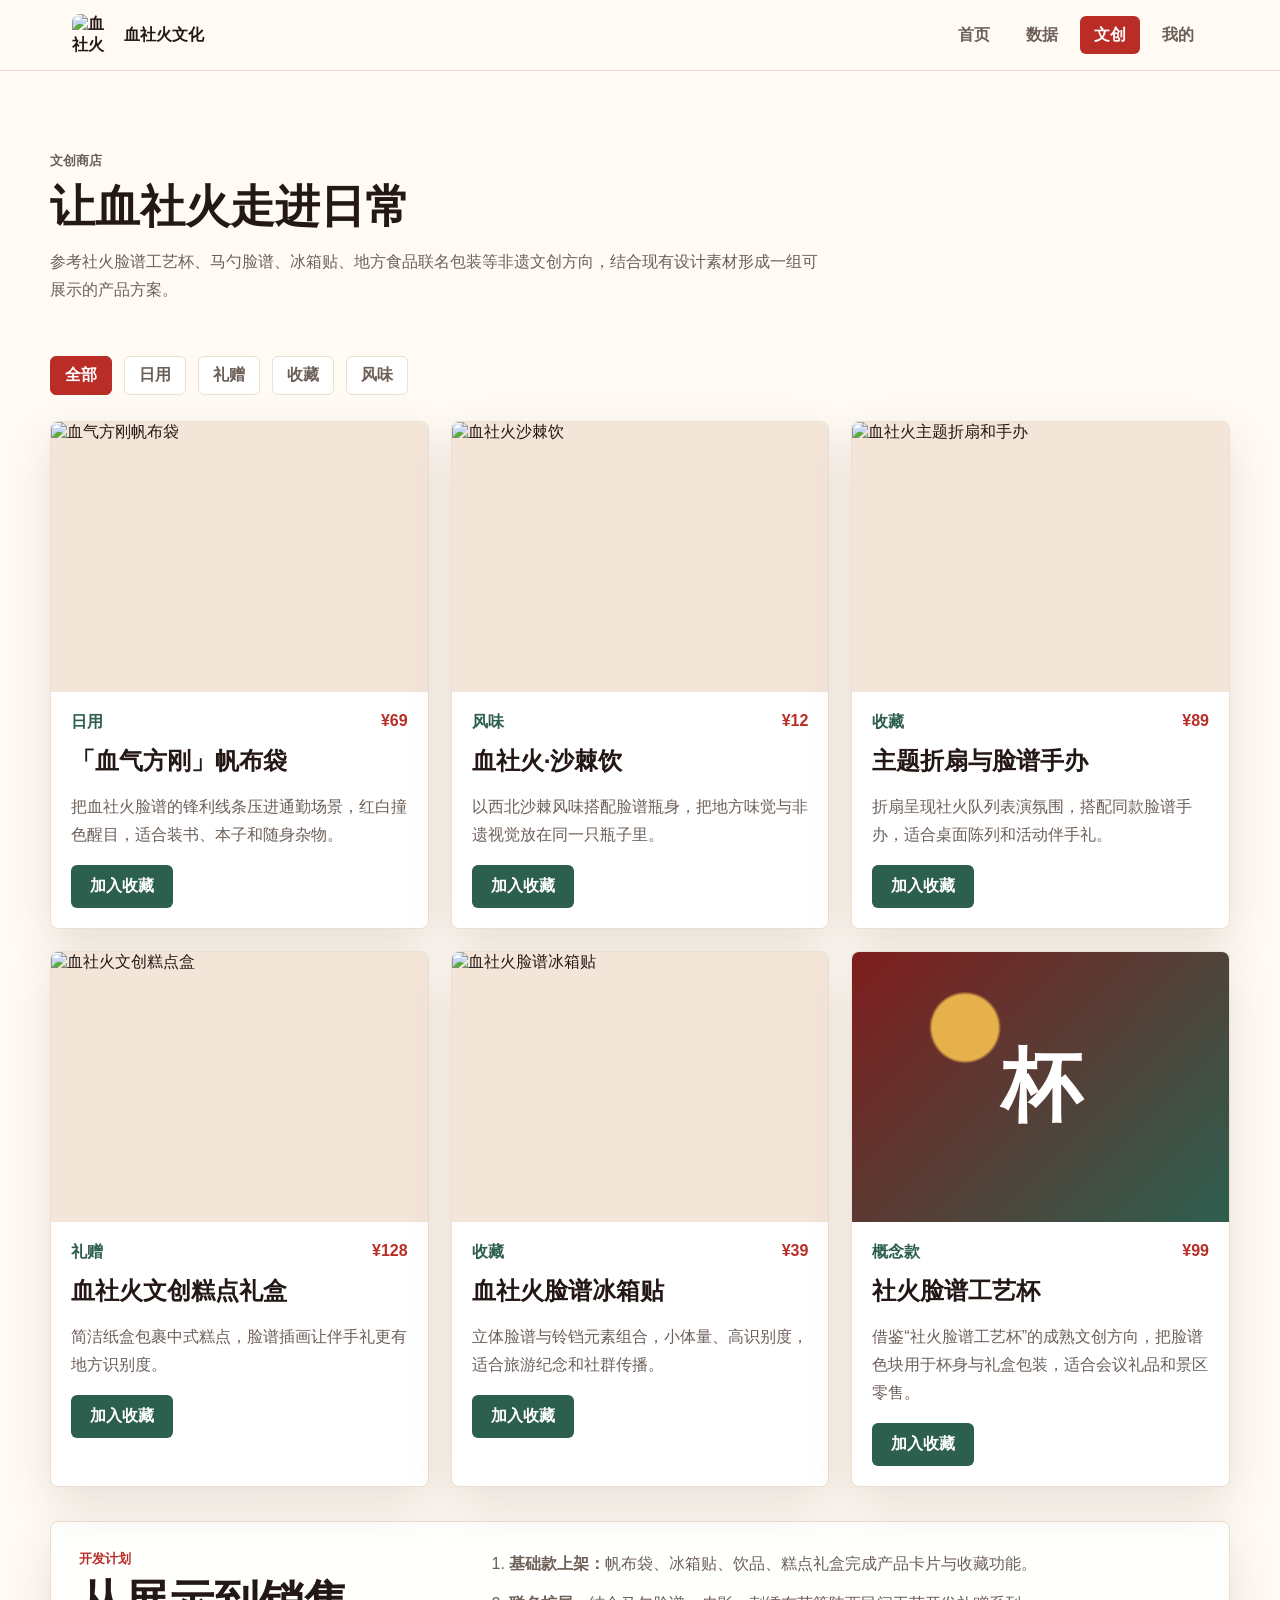
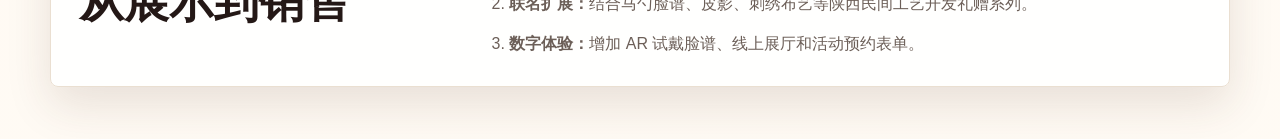
==== culture.html @ 48c6d0a5 "Complete website and add Pages deployment" ====
<!DOCTYPE html>
<html lang="zh-CN">

<head>
    <meta charset="UTF-8">
    <meta name="viewport" content="width=device-width, initial-scale=1.0">
    <title>文创产品 - 血社火文化传承</title>
    <link rel="stylesheet" href="assets/css/style.css">
</head>

<body>
    <nav class="navbar">
        <div class="nav-container">
            <a class="brand" href="index.html">
                <img src="images/logo.png" alt="血社火文化标识">
                <span>血社火文化</span>
            </a>
            <ul class="nav-links">
                <li><a href="index.html">首页</a></li>
                <li><a href="data.html">数据</a></li>
                <li><a href="culture.html" class="active">文创</a></li>
                <li><a href="profile.html">我的</a></li>
            </ul>
        </div>
    </nav>

    <main class="container">
        <header class="page-header compact">
            <p class="eyebrow">文创商店</p>
            <h1>让血社火走进日常</h1>
            <p>参考社火脸谱工艺杯、马勺脸谱、冰箱贴、地方食品联名包装等非遗文创方向，结合现有设计素材形成一组可展示的产品方案。</p>
        </header>

        <section class="toolbar" aria-label="产品筛选">
            <button class="chip active" data-filter="all">全部</button>
            <button class="chip" data-filter="daily">日用</button>
            <button class="chip" data-filter="gift">礼赠</button>
            <button class="chip" data-filter="collectible">收藏</button>
            <button class="chip" data-filter="food">风味</button>
        </section>

        <section class="product-grid" id="product-grid">
            <article class="product-card" data-category="daily">
                <img src="images/文创-帆布袋.png" alt="血气方刚帆布袋">
                <div class="product-info">
                    <div class="product-meta">
                        <span>日用</span>
                        <strong>¥69</strong>
                    </div>
                    <h2>「血气方刚」帆布袋</h2>
                    <p>把血社火脸谱的锋利线条压进通勤场景，红白撞色醒目，适合装书、本子和随身杂物。</p>
                    <button class="btn add-favorite" data-name="「血气方刚」帆布袋">加入收藏</button>
                </div>
            </article>

            <article class="product-card" data-category="food">
                <img src="images/文创-饮料.png" alt="血社火沙棘饮">
                <div class="product-info">
                    <div class="product-meta">
                        <span>风味</span>
                        <strong>¥12</strong>
                    </div>
                    <h2>血社火·沙棘饮</h2>
                    <p>以西北沙棘风味搭配脸谱瓶身，把地方味觉与非遗视觉放在同一只瓶子里。</p>
                    <button class="btn add-favorite" data-name="血社火·沙棘饮">加入收藏</button>
                </div>
            </article>

            <article class="product-card" data-category="collectible">
                <img src="images/文创-扇子.png" alt="血社火主题折扇和手办">
                <div class="product-info">
                    <div class="product-meta">
                        <span>收藏</span>
                        <strong>¥89</strong>
                    </div>
                    <h2>主题折扇与脸谱手办</h2>
                    <p>折扇呈现社火队列表演氛围，搭配同款脸谱手办，适合桌面陈列和活动伴手礼。</p>
                    <button class="btn add-favorite" data-name="主题折扇与脸谱手办">加入收藏</button>
                </div>
            </article>

            <article class="product-card" data-category="gift food">
                <img src="images/文创-盒子.png" alt="血社火文创糕点盒">
                <div class="product-info">
                    <div class="product-meta">
                        <span>礼赠</span>
                        <strong>¥128</strong>
                    </div>
                    <h2>血社火文创糕点礼盒</h2>
                    <p>简洁纸盒包裹中式糕点，脸谱插画让伴手礼更有地方识别度。</p>
                    <button class="btn add-favorite" data-name="血社火文创糕点礼盒">加入收藏</button>
                </div>
            </article>

            <article class="product-card" data-category="collectible gift">
                <img src="images/文创-冰箱贴.png" alt="血社火脸谱冰箱贴">
                <div class="product-info">
                    <div class="product-meta">
                        <span>收藏</span>
                        <strong>¥39</strong>
                    </div>
                    <h2>血社火脸谱冰箱贴</h2>
                    <p>立体脸谱与铃铛元素组合，小体量、高识别度，适合旅游纪念和社群传播。</p>
                    <button class="btn add-favorite" data-name="血社火脸谱冰箱贴">加入收藏</button>
                </div>
            </article>

            <article class="product-card concept" data-category="daily gift">
                <div class="concept-art">杯</div>
                <div class="product-info">
                    <div class="product-meta">
                        <span>概念款</span>
                        <strong>¥99</strong>
                    </div>
                    <h2>社火脸谱工艺杯</h2>
                    <p>借鉴“社火脸谱工艺杯”的成熟文创方向，把脸谱色块用于杯身与礼盒包装，适合会议礼品和景区零售。</p>
                    <button class="btn add-favorite" data-name="社火脸谱工艺杯">加入收藏</button>
                </div>
            </article>
        </section>

        <section class="roadmap">
            <div>
                <p class="eyebrow">开发计划</p>
                <h2>从展示到销售</h2>
            </div>
            <ol>
                <li><strong>基础款上架：</strong>帆布袋、冰箱贴、饮品、糕点礼盒完成产品卡片与收藏功能。</li>
                <li><strong>联名扩展：</strong>结合马勺脸谱、皮影、刺绣布艺等陕西民间工艺开发礼赠系列。</li>
                <li><strong>数字体验：</strong>增加 AR 试戴脸谱、线上展厅和活动预约表单。</li>
            </ol>
        </section>
    </main>

    <div class="toast" id="toast" role="status" aria-live="polite"></div>
    <script src="assets/js/auth.js"></script>
</body>

</html>
---- assets/css/style.css ----
:root {
    --ink: #241816;
    --muted: #6c5f58;
    --paper: #fffaf3;
    --panel: #ffffff;
    --line: #eadfd1;
    --red: #b92d26;
    --red-dark: #7f1d1d;
    --gold: #c99339;
    --green: #2d5f4f;
    --shadow: 0 18px 45px rgba(81, 45, 31, 0.13);
}

* {
    box-sizing: border-box;
}

body {
    margin: 0;
    min-height: 100vh;
    color: var(--ink);
    font-family: "Microsoft YaHei", "PingFang SC", Arial, sans-serif;
    background:
        linear-gradient(rgba(255, 250, 243, 0.92), rgba(255, 250, 243, 0.92)),
        url("../../images/logo.jpg") center 120px / 260px no-repeat fixed;
}

a {
    color: inherit;
    text-decoration: none;
}

img {
    display: block;
    max-width: 100%;
}

.navbar {
    position: sticky;
    top: 0;
    z-index: 10;
    border-bottom: 1px solid rgba(185, 45, 38, 0.16);
    background: rgba(255, 250, 243, 0.9);
    backdrop-filter: blur(14px);
}

.nav-container {
    display: flex;
    align-items: center;
    justify-content: space-between;
    gap: 24px;
    max-width: 1180px;
    margin: 0 auto;
    padding: 14px 22px;
}

.brand {
    display: flex;
    align-items: center;
    gap: 10px;
    font-weight: 800;
    letter-spacing: 0;
}

.brand img {
    width: 42px;
    height: 42px;
    border-radius: 8px;
    object-fit: cover;
}

.nav-links {
    display: flex;
    align-items: center;
    gap: 8px;
    margin: 0;
    padding: 0;
    list-style: none;
}

.nav-links a {
    display: inline-flex;
    align-items: center;
    min-height: 38px;
    padding: 8px 14px;
    border-radius: 6px;
    color: var(--muted);
    font-weight: 700;
}

.nav-links a:hover,
.nav-links a.active {
    color: #fff;
    background: var(--red);
}

.hero {
    min-height: 560px;
    display: flex;
    align-items: end;
    background:
        linear-gradient(90deg, rgba(36, 24, 22, 0.88), rgba(36, 24, 22, 0.5), rgba(36, 24, 22, 0.16)),
        url("../../images/tw3.1.png") center / cover;
}

.hero-content {
    width: min(1180px, calc(100% - 44px));
    margin: 0 auto;
    padding: 0 0 72px;
    color: #fff;
}

.hero h1 {
    max-width: 760px;
    margin: 12px 0 18px;
    font-size: clamp(2.2rem, 5vw, 4.9rem);
    line-height: 1.04;
    letter-spacing: 0;
}

.hero p {
    max-width: 680px;
    margin: 0 0 26px;
    color: rgba(255, 255, 255, 0.86);
    font-size: 1.08rem;
    line-height: 1.8;
}

.hero-actions,
.toolbar {
    display: flex;
    flex-wrap: wrap;
    gap: 12px;
}

.container {
    width: min(1180px, calc(100% - 44px));
    margin: 0 auto;
    padding: 52px 0;
}

.page-header {
    padding: 26px 0 36px;
}

.page-header.compact {
    max-width: 780px;
}

.page-header h1,
.section-heading h2,
.split-section h2,
.roadmap h2 {
    margin: 8px 0 12px;
    font-size: clamp(2rem, 3.5vw, 3.4rem);
    line-height: 1.16;
    letter-spacing: 0;
}

.page-header p,
.profile-section p,
.roadmap li,
.feature-card p,
.product-info p {
    color: var(--muted);
    line-height: 1.75;
}

.eyebrow {
    margin: 0;
    color: var(--red);
    font-size: 0.84rem;
    font-weight: 800;
}

.feature-grid,
.product-grid,
.dashboard-grid,
.data-grid {
    display: grid;
    gap: 22px;
}

.feature-grid {
    grid-template-columns: repeat(3, minmax(0, 1fr));
}

.feature-card,
.data-card,
.profile-section,
.auth-panel,
.member-card,
.roadmap {
    border: 1px solid var(--line);
    border-radius: 8px;
    background: rgba(255, 255, 255, 0.92);
    box-shadow: var(--shadow);
}

.feature-card {
    padding: 26px;
}

.feature-card h3,
.product-info h2,
.profile-section h2,
.data-card h2 {
    margin: 0 0 10px;
}

.split-section {
    display: grid;
    grid-template-columns: 0.8fr 1.4fr;
    gap: 34px;
    align-items: start;
}

.article-list {
    display: grid;
    gap: 12px;
}

.article-row {
    display: grid;
    gap: 6px;
    padding: 18px;
    border: 1px solid var(--line);
    border-radius: 8px;
    background: #fff;
    transition: transform 0.2s ease, border-color 0.2s ease;
}

.article-row:hover {
    transform: translateY(-2px);
    border-color: rgba(185, 45, 38, 0.35);
}

.article-row span {
    color: var(--red);
    font-size: 0.84rem;
    font-weight: 800;
}

.article-row.static:hover {
    transform: none;
}

.toolbar {
    margin-bottom: 26px;
}

.chip,
.auth-tab {
    min-height: 38px;
    border: 1px solid var(--line);
    border-radius: 6px;
    background: #fff;
    color: var(--muted);
    padding: 8px 14px;
    font: inherit;
    font-weight: 800;
    cursor: pointer;
}

.chip.active,
.auth-tab.active {
    border-color: var(--red);
    color: #fff;
    background: var(--red);
}

.product-grid {
    grid-template-columns: repeat(3, minmax(0, 1fr));
}

.product-card {
    overflow: hidden;
    border: 1px solid var(--line);
    border-radius: 8px;
    background: #fff;
    box-shadow: var(--shadow);
}

.product-card img,
.concept-art {
    width: 100%;
    height: 270px;
    object-fit: cover;
    background: #f3e6d8;
}

.concept-art {
    display: grid;
    place-items: center;
    color: #fff;
    background:
        radial-gradient(circle at 30% 28%, #e6b04a 0 10%, transparent 11%),
        linear-gradient(135deg, var(--red-dark), var(--green));
    font-size: 5rem;
    font-weight: 900;
}

.product-info {
    padding: 20px;
}

.product-meta {
    display: flex;
    justify-content: space-between;
    gap: 12px;
    margin-bottom: 12px;
    color: var(--red);
    font-weight: 900;
}

.product-meta span {
    color: var(--green);
}

.btn {
    display: inline-flex;
    align-items: center;
    justify-content: center;
    min-height: 42px;
    border: 1px solid transparent;
    border-radius: 6px;
    padding: 10px 18px;
    background: var(--green);
    color: #fff;
    font: inherit;
    font-weight: 800;
    cursor: pointer;
}

.btn.primary {
    background: var(--red);
}

.btn.secondary {
    border-color: rgba(255, 255, 255, 0.62);
    background: rgba(255, 255, 255, 0.12);
}

.container .btn.secondary,
.member-card .btn.secondary {
    border-color: var(--line);
    color: var(--red);
    background: #fff;
}

.full-width {
    width: 100%;
}

.roadmap {
    display: grid;
    grid-template-columns: 0.7fr 1.3fr;
    gap: 24px;
    margin-top: 34px;
    padding: 28px;
}

.roadmap ol {
    margin: 0;
    padding-left: 22px;
}

.roadmap li + li {
    margin-top: 12px;
}

.auth-layout {
    display: grid;
    grid-template-columns: minmax(0, 1fr) 360px;
    gap: 24px;
    align-items: stretch;
}

.auth-panel,
.member-card,
.profile-section,
.data-card {
    padding: 26px;
}

.auth-tabs {
    display: grid;
    grid-template-columns: 1fr 1fr;
    gap: 10px;
    margin-bottom: 22px;
}

.form-group {
    margin-bottom: 18px;
}

.form-group label {
    display: block;
    margin-bottom: 7px;
    font-weight: 800;
}

.form-group input {
    width: 100%;
    min-height: 44px;
    border: 1px solid var(--line);
    border-radius: 6px;
    padding: 10px 12px;
    color: var(--ink);
    font: inherit;
    background: #fff;
}

.hidden {
    display: none;
}

.auth-status {
    min-height: 28px;
    margin: 14px 0 0;
    color: var(--red);
    font-weight: 800;
}

.member-card {
    display: flex;
    flex-direction: column;
    gap: 12px;
    align-items: start;
}

.avatar {
    display: grid;
    place-items: center;
    width: 68px;
    height: 68px;
    border-radius: 50%;
    color: #fff;
    background: var(--red);
    font-size: 1.5rem;
    font-weight: 900;
}

.dashboard-grid {
    grid-template-columns: 1.1fr 1fr 0.8fr;
    margin-top: 24px;
}

.collection-list {
    display: grid;
    gap: 10px;
    margin: 0;
    padding: 0;
    list-style: none;
}

.collection-list li {
    display: flex;
    justify-content: space-between;
    gap: 12px;
    align-items: center;
    padding: 12px;
    border: 1px solid var(--line);
    border-radius: 6px;
}

.delete-btn {
    border: 0;
    border-radius: 5px;
    padding: 7px 10px;
    color: #fff;
    background: var(--red-dark);
    cursor: pointer;
}

.stats-list {
    display: grid;
    gap: 12px;
}

.stats-list p {
    display: flex;
    align-items: baseline;
    gap: 10px;
    margin: 0;
}

.stats-list strong,
.stat-number {
    color: var(--red);
    font-size: 2rem;
}

.data-grid {
    grid-template-columns: repeat(4, minmax(0, 1fr));
}

.data-card {
    min-height: 190px;
}

.compact-list {
    margin-top: 18px;
}

.toast {
    position: fixed;
    right: 22px;
    bottom: 22px;
    z-index: 20;
    max-width: min(360px, calc(100% - 44px));
    padding: 12px 16px;
    border-radius: 8px;
    color: #fff;
    background: var(--ink);
    box-shadow: var(--shadow);
    opacity: 0;
    pointer-events: none;
    transform: translateY(8px);
    transition: opacity 0.2s ease, transform 0.2s ease;
}

.toast.show {
    opacity: 1;
    transform: translateY(0);
}

@media (max-width: 900px) {
    .nav-container,
    .split-section,
    .roadmap,
    .auth-layout {
        grid-template-columns: 1fr;
    }

    .nav-container {
        display: grid;
    }

    .nav-links {
        width: 100%;
        overflow-x: auto;
    }

    .feature-grid,
    .product-grid,
    .dashboard-grid,
    .data-grid {
        grid-template-columns: 1fr;
    }

    .hero {
        min-height: 520px;
    }

    .product-card img,
    .concept-art {
        height: 230px;
    }
}

@media (max-width: 560px) {
    .container,
    .hero-content {
        width: min(100% - 28px, 1180px);
    }

    .nav-container {
        padding: 12px 14px;
    }

    .nav-links a {
        padding: 8px 11px;
    }
}
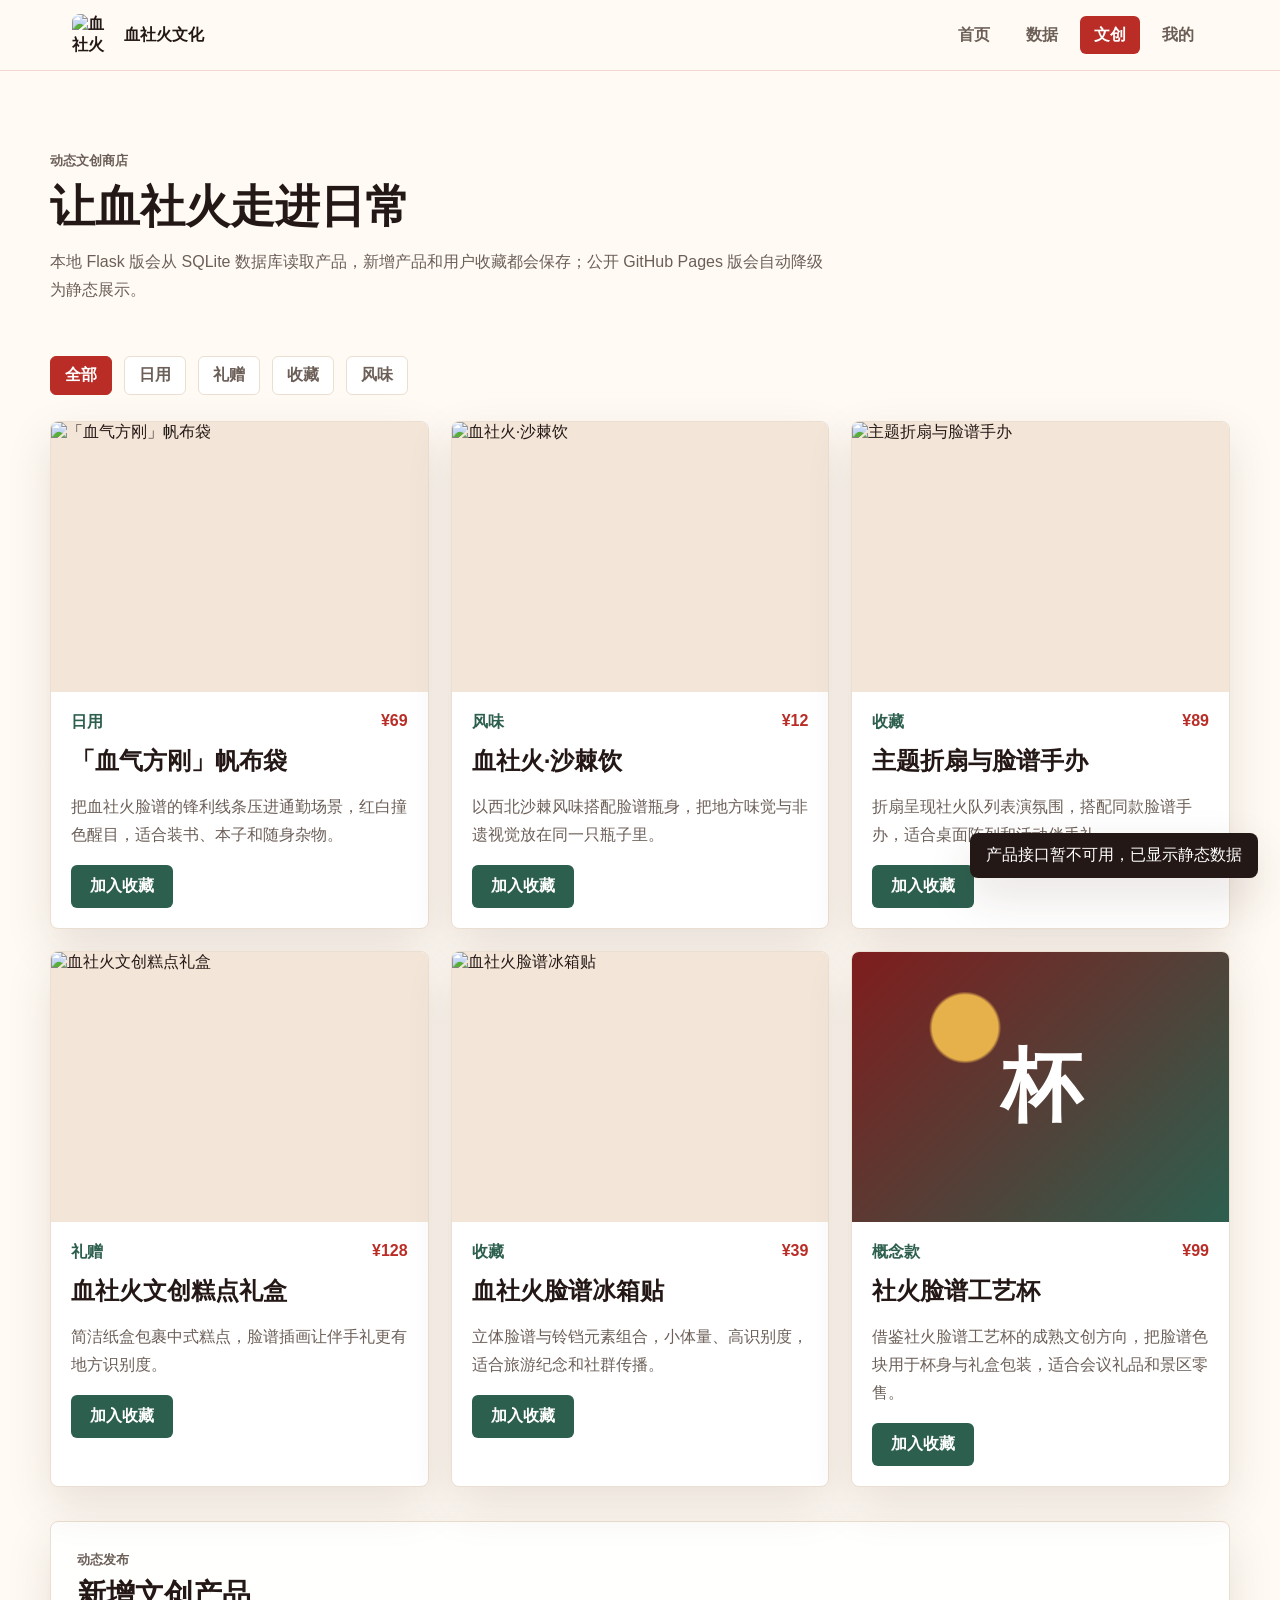
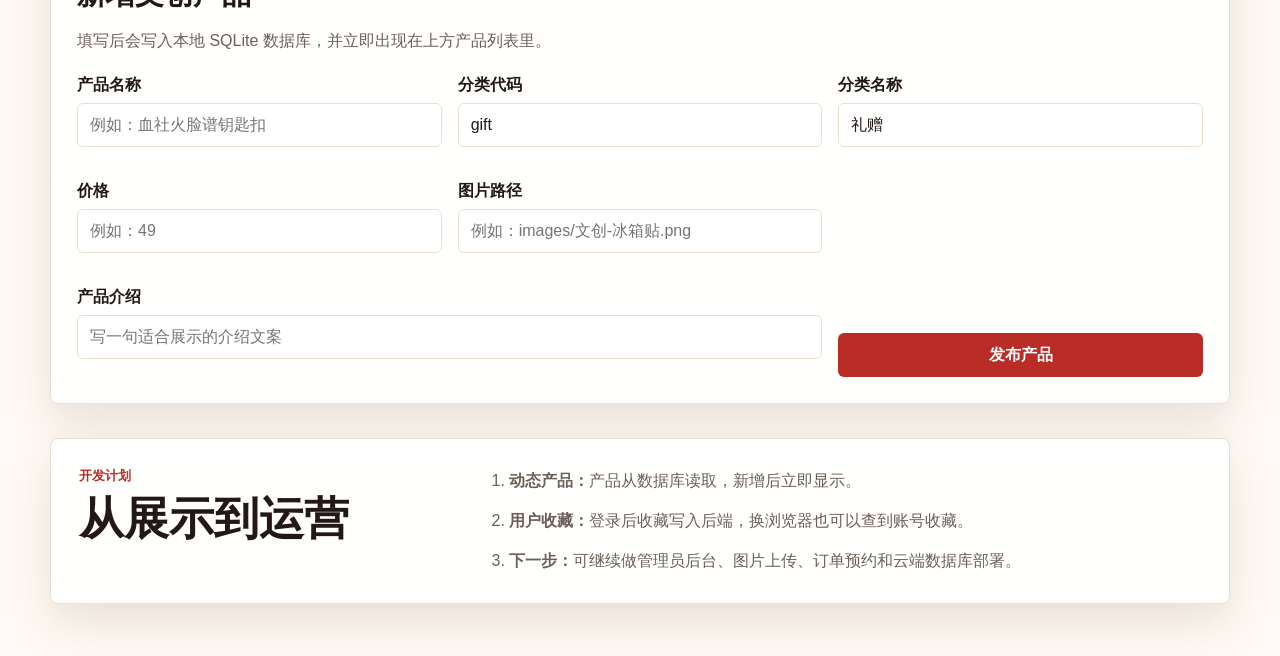
==== commit 3c1def9b: "Make product catalog dynamic" ====
--- a/culture.html
+++ b/culture.html
@@ -26,9 +26,9 @@
 
     <main class="container">
         <header class="page-header compact">
-            <p class="eyebrow">文创商店</p>
+            <p class="eyebrow">动态文创商店</p>
             <h1>让血社火走进日常</h1>
-            <p>参考社火脸谱工艺杯、马勺脸谱、冰箱贴、地方食品联名包装等非遗文创方向，结合现有设计素材形成一组可展示的产品方案。</p>
+            <p>本地 Flask 版会从 SQLite 数据库读取产品，新增产品和用户收藏都会保存；公开 GitHub Pages 版会自动降级为静态展示。</p>
         </header>
 
         <section class="toolbar" aria-label="产品筛选">
@@ -40,94 +40,53 @@
         </section>
 
         <section class="product-grid" id="product-grid">
-            <article class="product-card" data-category="daily">
-                <img src="images/文创-帆布袋.png" alt="血气方刚帆布袋">
-                <div class="product-info">
-                    <div class="product-meta">
-                        <span>日用</span>
-                        <strong>¥69</strong>
-                    </div>
-                    <h2>「血气方刚」帆布袋</h2>
-                    <p>把血社火脸谱的锋利线条压进通勤场景，红白撞色醒目，适合装书、本子和随身杂物。</p>
-                    <button class="btn add-favorite" data-name="「血气方刚」帆布袋">加入收藏</button>
+            <p class="empty-state">正在加载产品...</p>
+        </section>
+
+        <section class="profile-section product-editor">
+            <div class="section-heading small">
+                <p class="eyebrow">动态发布</p>
+                <h2>新增文创产品</h2>
+                <p>填写后会写入本地 SQLite 数据库，并立即出现在上方产品列表里。</p>
+            </div>
+            <form id="product-form" class="product-form">
+                <div class="form-group">
+                    <label for="product-name">产品名称</label>
+                    <input id="product-name" name="name" type="text" placeholder="例如：血社火脸谱钥匙扣" required>
                 </div>
-            </article>
-
-            <article class="product-card" data-category="food">
-                <img src="images/文创-饮料.png" alt="血社火沙棘饮">
-                <div class="product-info">
-                    <div class="product-meta">
-                        <span>风味</span>
-                        <strong>¥12</strong>
-                    </div>
-                    <h2>血社火·沙棘饮</h2>
-                    <p>以西北沙棘风味搭配脸谱瓶身，把地方味觉与非遗视觉放在同一只瓶子里。</p>
-                    <button class="btn add-favorite" data-name="血社火·沙棘饮">加入收藏</button>
+                <div class="form-group">
+                    <label for="product-category">分类代码</label>
+                    <input id="product-category" name="category" type="text" placeholder="daily / gift / collectible / food" value="gift" required>
                 </div>
-            </article>
-
-            <article class="product-card" data-category="collectible">
-                <img src="images/文创-扇子.png" alt="血社火主题折扇和手办">
-                <div class="product-info">
-                    <div class="product-meta">
-                        <span>收藏</span>
-                        <strong>¥89</strong>
-                    </div>
-                    <h2>主题折扇与脸谱手办</h2>
-                    <p>折扇呈现社火队列表演氛围，搭配同款脸谱手办，适合桌面陈列和活动伴手礼。</p>
-                    <button class="btn add-favorite" data-name="主题折扇与脸谱手办">加入收藏</button>
+                <div class="form-group">
+                    <label for="product-category-label">分类名称</label>
+                    <input id="product-category-label" name="category_label" type="text" placeholder="例如：礼赠" value="礼赠" required>
                 </div>
-            </article>
-
-            <article class="product-card" data-category="gift food">
-                <img src="images/文创-盒子.png" alt="血社火文创糕点盒">
-                <div class="product-info">
-                    <div class="product-meta">
-                        <span>礼赠</span>
-                        <strong>¥128</strong>
-                    </div>
-                    <h2>血社火文创糕点礼盒</h2>
-                    <p>简洁纸盒包裹中式糕点，脸谱插画让伴手礼更有地方识别度。</p>
-                    <button class="btn add-favorite" data-name="血社火文创糕点礼盒">加入收藏</button>
+                <div class="form-group">
+                    <label for="product-price">价格</label>
+                    <input id="product-price" name="price" type="number" min="0" step="1" placeholder="例如：49" required>
                 </div>
-            </article>
-
-            <article class="product-card" data-category="collectible gift">
-                <img src="images/文创-冰箱贴.png" alt="血社火脸谱冰箱贴">
-                <div class="product-info">
-                    <div class="product-meta">
-                        <span>收藏</span>
-                        <strong>¥39</strong>
-                    </div>
-                    <h2>血社火脸谱冰箱贴</h2>
-                    <p>立体脸谱与铃铛元素组合，小体量、高识别度，适合旅游纪念和社群传播。</p>
-                    <button class="btn add-favorite" data-name="血社火脸谱冰箱贴">加入收藏</button>
+                <div class="form-group">
+                    <label for="product-image">图片路径</label>
+                    <input id="product-image" name="image" type="text" placeholder="例如：images/文创-冰箱贴.png">
                 </div>
-            </article>
-
-            <article class="product-card concept" data-category="daily gift">
-                <div class="concept-art">杯</div>
-                <div class="product-info">
-                    <div class="product-meta">
-                        <span>概念款</span>
-                        <strong>¥99</strong>
-                    </div>
-                    <h2>社火脸谱工艺杯</h2>
-                    <p>借鉴“社火脸谱工艺杯”的成熟文创方向，把脸谱色块用于杯身与礼盒包装，适合会议礼品和景区零售。</p>
-                    <button class="btn add-favorite" data-name="社火脸谱工艺杯">加入收藏</button>
+                <div class="form-group wide">
+                    <label for="product-description">产品介绍</label>
+                    <input id="product-description" name="description" type="text" placeholder="写一句适合展示的介绍文案" required>
                 </div>
-            </article>
+                <button class="btn primary" type="submit">发布产品</button>
+            </form>
         </section>
 
         <section class="roadmap">
             <div>
                 <p class="eyebrow">开发计划</p>
-                <h2>从展示到销售</h2>
+                <h2>从展示到运营</h2>
             </div>
             <ol>
-                <li><strong>基础款上架：</strong>帆布袋、冰箱贴、饮品、糕点礼盒完成产品卡片与收藏功能。</li>
-                <li><strong>联名扩展：</strong>结合马勺脸谱、皮影、刺绣布艺等陕西民间工艺开发礼赠系列。</li>
-                <li><strong>数字体验：</strong>增加 AR 试戴脸谱、线上展厅和活动预约表单。</li>
+                <li><strong>动态产品：</strong>产品从数据库读取，新增后立即显示。</li>
+                <li><strong>用户收藏：</strong>登录后收藏写入后端，换浏览器也可以查到账号收藏。</li>
+                <li><strong>下一步：</strong>可继续做管理员后台、图片上传、订单预约和云端数据库部署。</li>
             </ol>
         </section>
     </main>
--- a/assets/css/style.css
+++ b/assets/css/style.css
@@ -503,6 +503,41 @@
     margin-top: 18px;
 }
 
+.empty-state {
+    grid-column: 1 / -1;
+    margin: 0;
+    padding: 24px;
+    border: 1px dashed var(--line);
+    border-radius: 8px;
+    color: var(--muted);
+    background: rgba(255, 255, 255, 0.72);
+}
+
+.section-heading.small h2 {
+    margin: 6px 0 8px;
+    font-size: 1.8rem;
+}
+
+.product-editor {
+    margin-top: 34px;
+}
+
+.product-form {
+    display: grid;
+    grid-template-columns: repeat(3, minmax(0, 1fr));
+    gap: 16px;
+    margin-top: 20px;
+}
+
+.product-form .wide {
+    grid-column: span 2;
+}
+
+.product-form .btn {
+    align-self: end;
+    min-height: 44px;
+}
+
 .toast {
     position: fixed;
     right: 22px;
@@ -544,9 +579,14 @@
 
     .feature-grid,
     .product-grid,
+    .product-form,
     .dashboard-grid,
     .data-grid {
         grid-template-columns: 1fr;
+    }
+
+    .product-form .wide {
+        grid-column: auto;
     }
 
     .hero {
